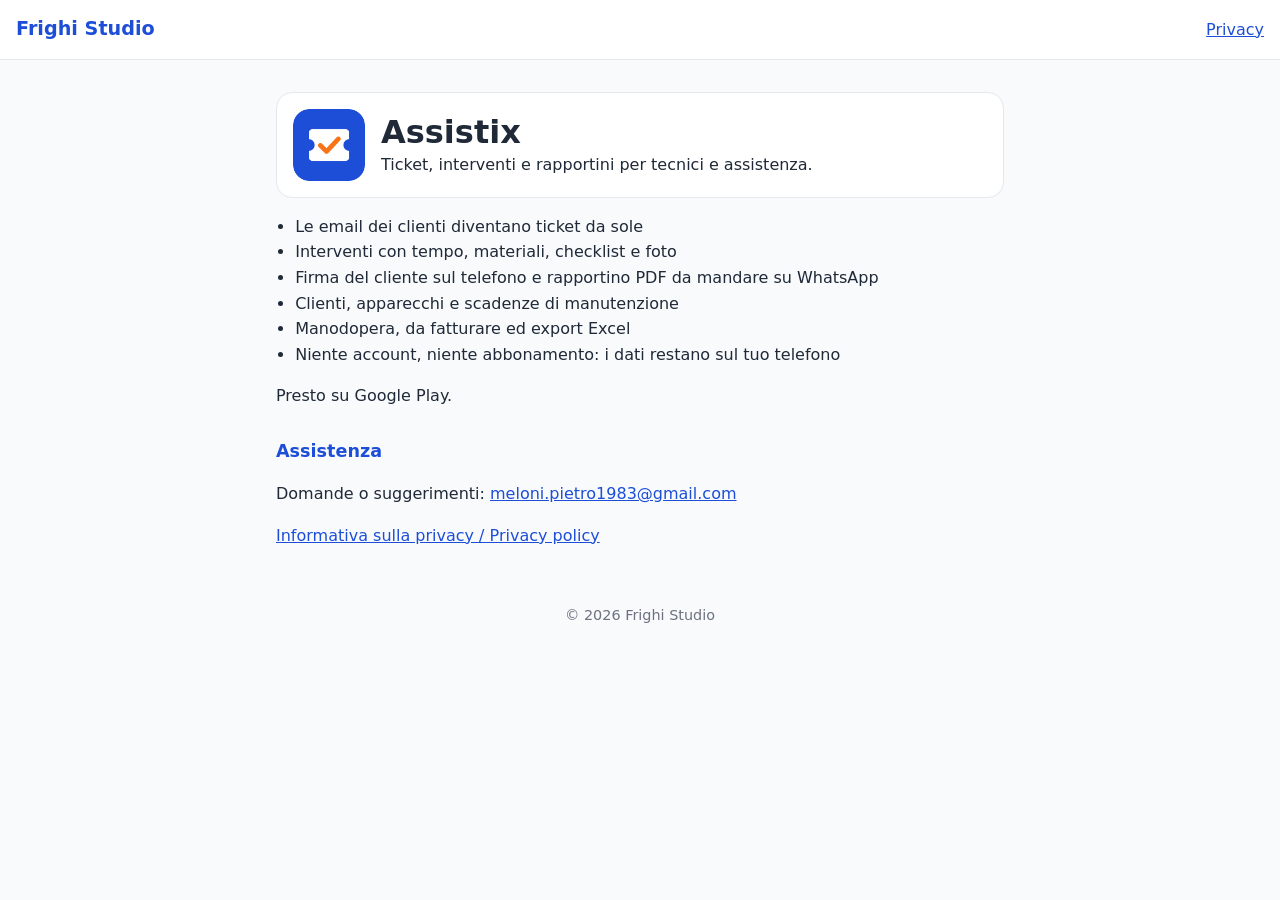
==== assistix/index.html @ 91abb886 "Add files via upload" ====
<!doctype html>
<html lang="it">
<head>
<meta charset="utf-8">
<meta name="viewport" content="width=device-width, initial-scale=1">
<title>Assistix – ticket, interventi e rapportini per tecnici</title>
<meta name="description" content="App Android per tecnici e assistenza: email che diventano ticket, interventi con ore e materiali, firma del cliente e rapportino PDF.">
<style>
:root{--testo:#1f2937;--grigio:#6b7280;--blu:#1d4ed8;--sfondo:#f8fafc;--carta:#fff;--bordo:#e5e7eb;--arancio:#ea580c}
@media (prefers-color-scheme:dark){:root{--testo:#e5e7eb;--grigio:#9ca3af;--blu:#93b4ff;--sfondo:#0f172a;--carta:#111827;--bordo:#1f2937}}
*{box-sizing:border-box}
body{margin:0;font-family:system-ui,-apple-system,"Segoe UI",Roboto,sans-serif;line-height:1.6;color:var(--testo);background:var(--sfondo)}
a{color:var(--blu)}
.testa{display:flex;justify-content:space-between;align-items:center;gap:12px;flex-wrap:wrap;padding:14px 16px;background:var(--carta);border-bottom:1px solid var(--bordo)}
.marchio{font-weight:800;font-size:1.2rem;text-decoration:none;color:var(--blu)}
main{max-width:760px;margin:0 auto;padding:16px}
h1{line-height:1.25;margin:.6em 0 .2em}
h2{font-size:1.1rem;margin:1.6em 0 .4em;color:var(--blu)}
.data{color:var(--grigio);margin-top:0}
.riquadro{background:var(--carta);border:1px solid var(--bordo);border-left:5px solid var(--arancio);border-radius:12px;padding:12px 14px;margin:16px 0}
hr{border:0;border-top:1px solid var(--bordo);margin:40px 0}
.app{display:flex;gap:16px;align-items:center;background:var(--carta);border:1px solid var(--bordo);border-radius:16px;padding:16px;margin:16px 0}
.app img{width:72px;height:72px;border-radius:16px;flex:none}
.app h2{margin:0;color:var(--testo)}
.funzioni{padding-left:1.2em}
.piede{text-align:center;color:var(--grigio);font-size:.9rem;padding:24px 16px}
</style>
</head>
<body>
<header class="testa"><a class="marchio" href="/">Frighi Studio</a><nav><a href="privacy.html">Privacy</a></nav></header>
<main>
<div class="app">
  <img src="icona.png" alt="Icona di Assistix">
  <div><h1 style="margin:0">Assistix</h1><p style="margin:0">Ticket, interventi e rapportini per tecnici e assistenza.</p></div>
</div>
<ul class="funzioni">
  <li>Le email dei clienti diventano ticket da sole</li>
  <li>Interventi con tempo, materiali, checklist e foto</li>
  <li>Firma del cliente sul telefono e rapportino PDF da mandare su WhatsApp</li>
  <li>Clienti, apparecchi e scadenze di manutenzione</li>
  <li>Manodopera, da fatturare ed export Excel</li>
  <li>Niente account, niente abbonamento: i dati restano sul tuo telefono</li>
</ul>
<p>Presto su Google Play.</p>
<h2>Assistenza</h2>
<p>Domande o suggerimenti: <a href="mailto:meloni.pietro1983@gmail.com">meloni.pietro1983@gmail.com</a></p>
<p><a href="privacy.html">Informativa sulla privacy / Privacy policy</a></p>
</main>
<footer class="piede">© 2026 Frighi Studio</footer>
</body>
</html>
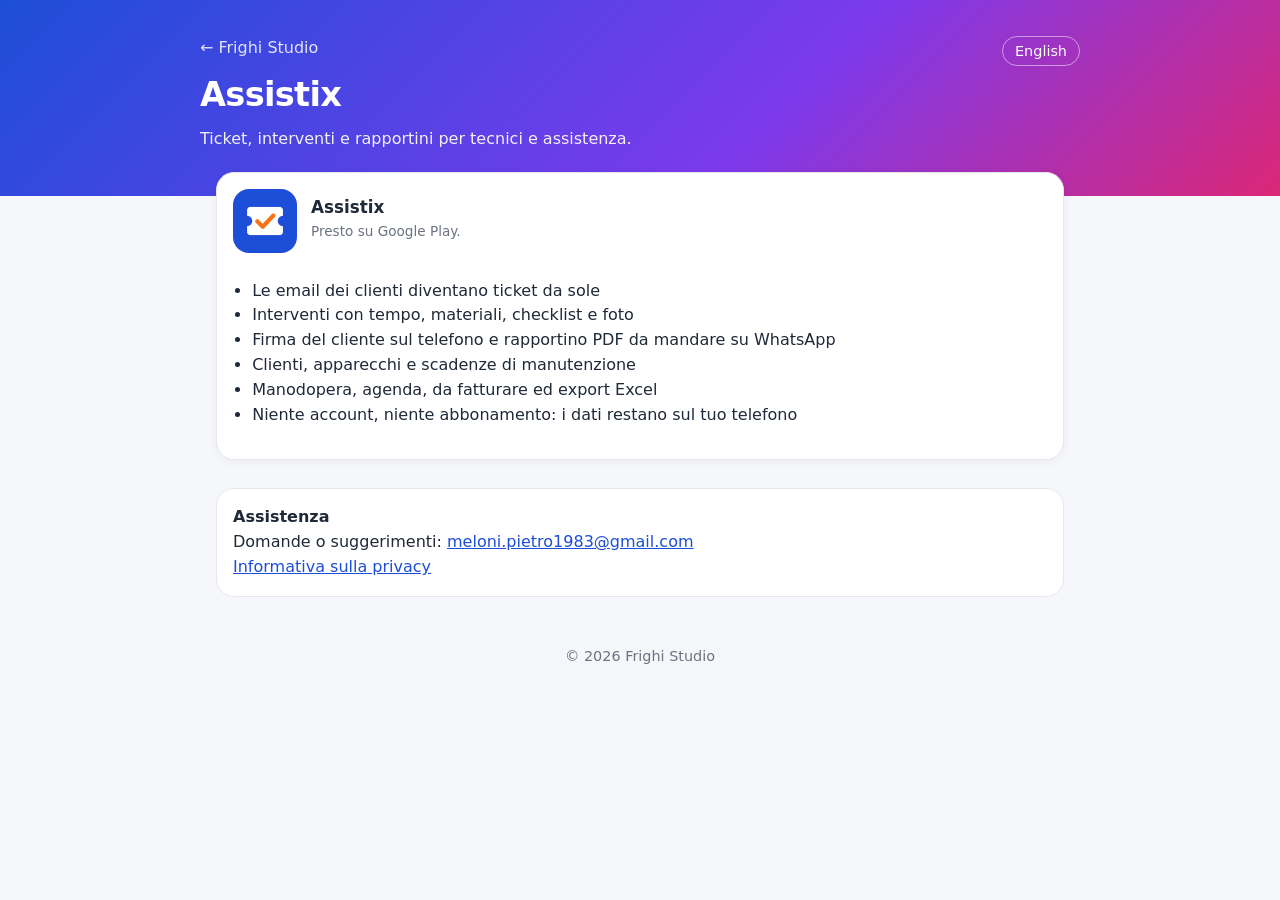
==== commit 52c5d306: "Add files via upload" ====
--- a/assistix/index.html
+++ b/assistix/index.html
@@ -4,47 +4,15 @@
 <meta charset="utf-8">
 <meta name="viewport" content="width=device-width, initial-scale=1">
 <title>Assistix – ticket, interventi e rapportini per tecnici</title>
-<meta name="description" content="App Android per tecnici e assistenza: email che diventano ticket, interventi con ore e materiali, firma del cliente e rapportino PDF.">
-<style>
-:root{--testo:#1f2937;--grigio:#6b7280;--blu:#1d4ed8;--sfondo:#f8fafc;--carta:#fff;--bordo:#e5e7eb;--arancio:#ea580c}
-@media (prefers-color-scheme:dark){:root{--testo:#e5e7eb;--grigio:#9ca3af;--blu:#93b4ff;--sfondo:#0f172a;--carta:#111827;--bordo:#1f2937}}
-*{box-sizing:border-box}
-body{margin:0;font-family:system-ui,-apple-system,"Segoe UI",Roboto,sans-serif;line-height:1.6;color:var(--testo);background:var(--sfondo)}
-a{color:var(--blu)}
-.testa{display:flex;justify-content:space-between;align-items:center;gap:12px;flex-wrap:wrap;padding:14px 16px;background:var(--carta);border-bottom:1px solid var(--bordo)}
-.marchio{font-weight:800;font-size:1.2rem;text-decoration:none;color:var(--blu)}
-main{max-width:760px;margin:0 auto;padding:16px}
-h1{line-height:1.25;margin:.6em 0 .2em}
-h2{font-size:1.1rem;margin:1.6em 0 .4em;color:var(--blu)}
-.data{color:var(--grigio);margin-top:0}
-.riquadro{background:var(--carta);border:1px solid var(--bordo);border-left:5px solid var(--arancio);border-radius:12px;padding:12px 14px;margin:16px 0}
-hr{border:0;border-top:1px solid var(--bordo);margin:40px 0}
-.app{display:flex;gap:16px;align-items:center;background:var(--carta);border:1px solid var(--bordo);border-radius:16px;padding:16px;margin:16px 0}
-.app img{width:72px;height:72px;border-radius:16px;flex:none}
-.app h2{margin:0;color:var(--testo)}
-.funzioni{padding-left:1.2em}
-.piede{text-align:center;color:var(--grigio);font-size:.9rem;padding:24px 16px}
-</style>
+<meta name="description" content="Ticket, interventi e rapportini per tecnici e assistenza.">
+<link rel="stylesheet" href="/stile.css">
 </head>
 <body>
-<header class="testa"><a class="marchio" href="/">Frighi Studio</a><nav><a href="privacy.html">Privacy</a></nav></header>
+<header class="eroe"><div class="dentro"><a class="lingua" href="/assistix/en/">English</a><a href="/" style="color:#fff;opacity:.85;text-decoration:none">← Frighi Studio</a><h1 style="margin-top:8px">Assistix</h1><p>Ticket, interventi e rapportini per tecnici e assistenza.</p></div></header>
 <main>
-<div class="app">
-  <img src="icona.png" alt="Icona di Assistix">
-  <div><h1 style="margin:0">Assistix</h1><p style="margin:0">Ticket, interventi e rapportini per tecnici e assistenza.</p></div>
-</div>
-<ul class="funzioni">
-  <li>Le email dei clienti diventano ticket da sole</li>
-  <li>Interventi con tempo, materiali, checklist e foto</li>
-  <li>Firma del cliente sul telefono e rapportino PDF da mandare su WhatsApp</li>
-  <li>Clienti, apparecchi e scadenze di manutenzione</li>
-  <li>Manodopera, da fatturare ed export Excel</li>
-  <li>Niente account, niente abbonamento: i dati restano sul tuo telefono</li>
-</ul>
-<p>Presto su Google Play.</p>
-<h2>Assistenza</h2>
-<p>Domande o suggerimenti: <a href="mailto:meloni.pietro1983@gmail.com">meloni.pietro1983@gmail.com</a></p>
-<p><a href="privacy.html">Informativa sulla privacy / Privacy policy</a></p>
+<div class="scheda" style="margin-top:0"><div class="capo"><img src="/img/assistix.png" alt="Assistix"><div><h3>Assistix</h3><span class="tipo">Presto su Google Play.</span></div></div>
+<ul class="elenco"><li>Le email dei clienti diventano ticket da sole</li><li>Interventi con tempo, materiali, checklist e foto</li><li>Firma del cliente sul telefono e rapportino PDF da mandare su WhatsApp</li><li>Clienti, apparecchi e scadenze di manutenzione</li><li>Manodopera, agenda, da fatturare ed export Excel</li><li>Niente account, niente abbonamento: i dati restano sul tuo telefono</li></ul></div>
+<div class="contatto"><strong>Assistenza</strong><br>Domande o suggerimenti: <a href="mailto:meloni.pietro1983@gmail.com">meloni.pietro1983@gmail.com</a><br><a href="/assistix/privacy.html">Informativa sulla privacy</a></div>
 </main>
 <footer class="piede">© 2026 Frighi Studio</footer>
 </body>
--- a/stile.css
+++ b/stile.css
@@ -0,0 +1,27 @@
+:root{--testo:#1f2937;--grigio:#6b7280;--blu:#1d4ed8;--sfondo:#f6f7fb;--carta:#fff;--bordo:#e5e7eb;--arancio:#ea580c}
+@media (prefers-color-scheme:dark){:root{--testo:#e5e7eb;--grigio:#9ca3af;--blu:#93b4ff;--sfondo:#0f1222;--carta:#171a2e;--bordo:#262a45}}
+*{box-sizing:border-box}
+body{margin:0;font-family:system-ui,-apple-system,"Segoe UI",Roboto,sans-serif;line-height:1.55;color:var(--testo);background:var(--sfondo)}
+a{color:var(--blu)}
+.eroe{background:linear-gradient(135deg,#1d4ed8,#7c3aed 60%,#db2777);color:#fff;padding:36px 16px 44px}
+.eroe .dentro{max-width:880px;margin:0 auto}
+.eroe h1{margin:0;font-size:2.1rem;letter-spacing:-.02em}
+.eroe p{margin:6px 0 0;opacity:.92}
+.lingua{float:right;color:#fff;text-decoration:none;border:1px solid rgba(255,255,255,.5);border-radius:999px;padding:3px 12px;font-size:.9rem}
+main{max-width:880px;margin:-24px auto 0;padding:0 16px 24px}
+h2{font-size:1.15rem;margin:28px 4px 10px}
+.griglia{display:grid;grid-template-columns:repeat(auto-fill,minmax(260px,1fr));gap:14px}
+.scheda{background:var(--carta);border:1px solid var(--bordo);border-radius:18px;padding:16px;display:flex;flex-direction:column;gap:10px;box-shadow:0 2px 10px rgba(0,0,0,.05)}
+.scheda .capo{display:flex;gap:14px;align-items:center}
+.scheda img{width:64px;height:64px;border-radius:16px;flex:none}
+.scheda h3{margin:0;font-size:1.05rem;line-height:1.3}
+.scheda .tipo{font-size:.85rem;color:var(--grigio)}
+.scheda p{margin:0;color:var(--testo)}
+.azioni{display:flex;gap:8px;flex-wrap:wrap;margin-top:auto}
+.btn{display:inline-block;text-decoration:none;border-radius:999px;padding:7px 14px;font-weight:600;font-size:.92rem}
+.btn.pieno{background:var(--blu);color:#fff}
+@media (prefers-color-scheme:dark){.btn.pieno{color:#0f1222}}
+.btn.vuoto{border:1px solid var(--bordo);color:var(--testo)}
+.contatto{background:var(--carta);border:1px solid var(--bordo);border-radius:18px;padding:16px;margin-top:28px}
+.piede{text-align:center;color:var(--grigio);font-size:.9rem;padding:24px 16px}
+.elenco{padding-left:1.2em}
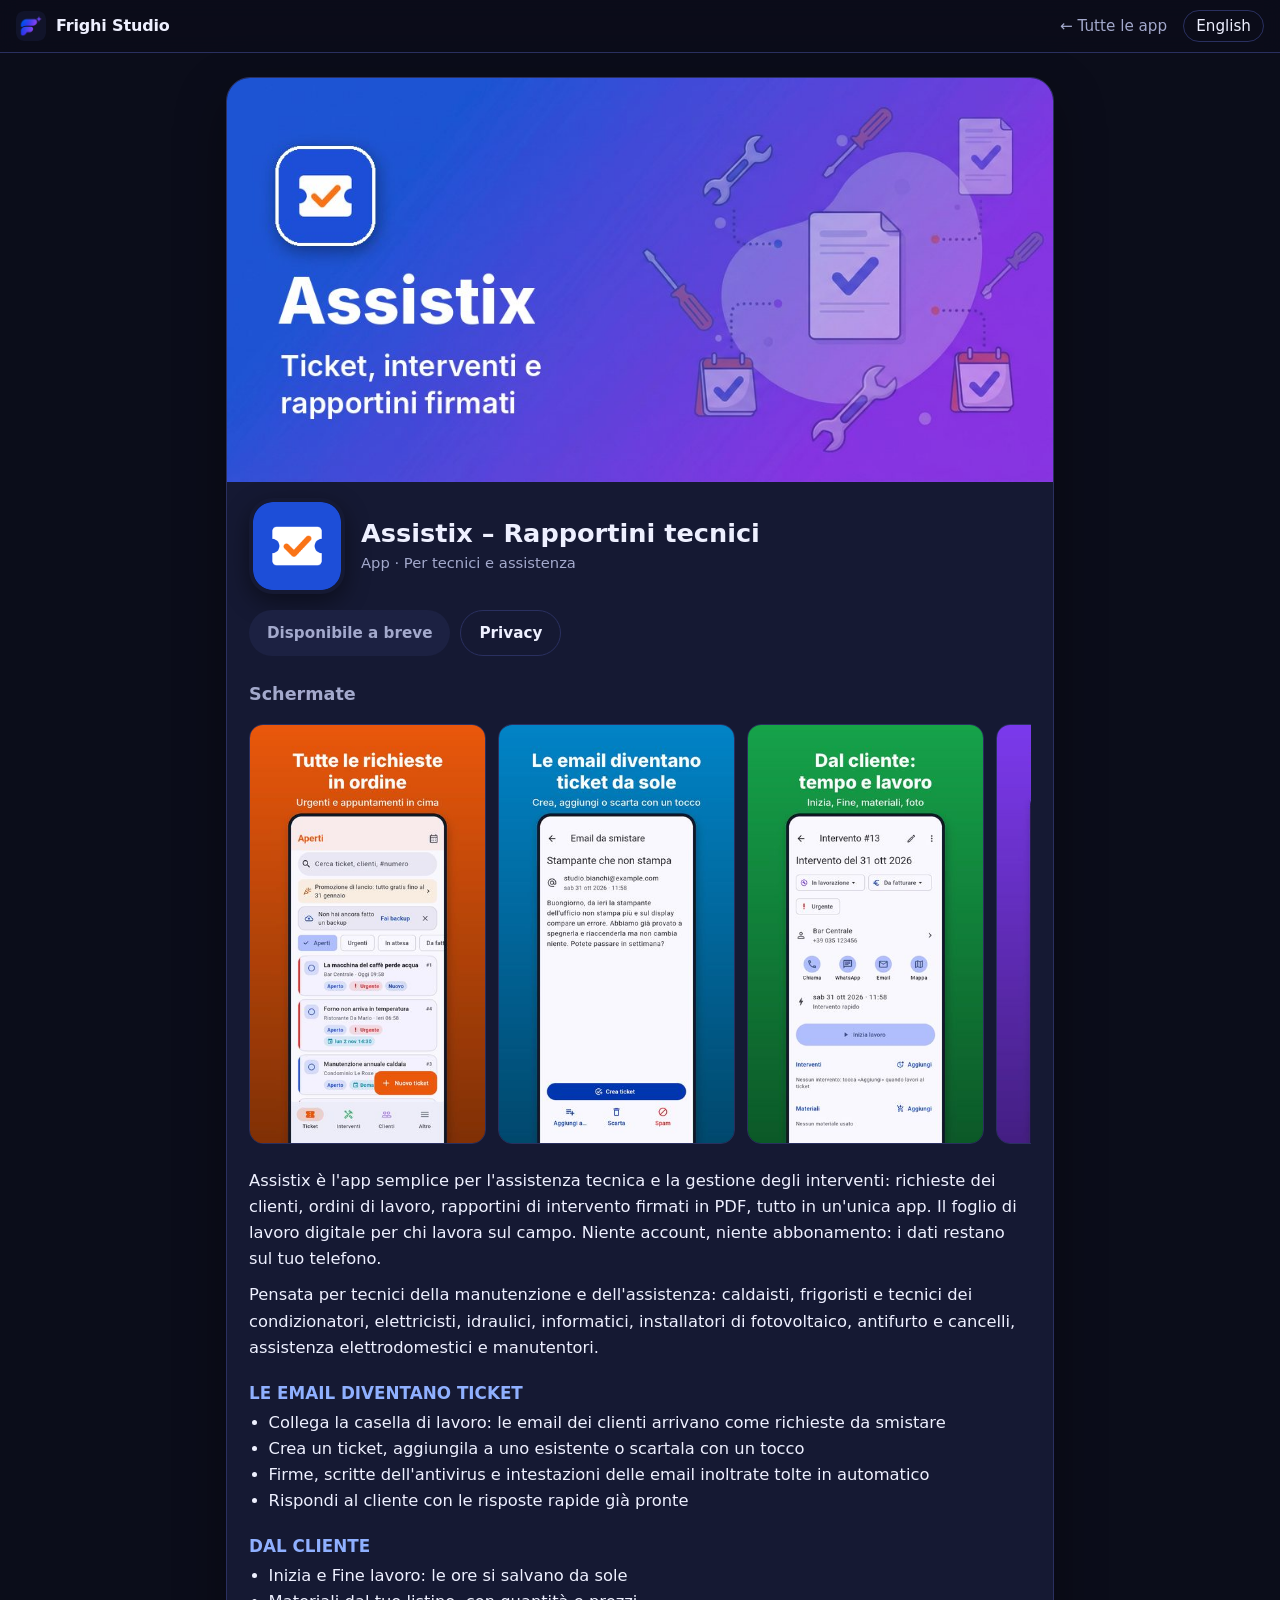
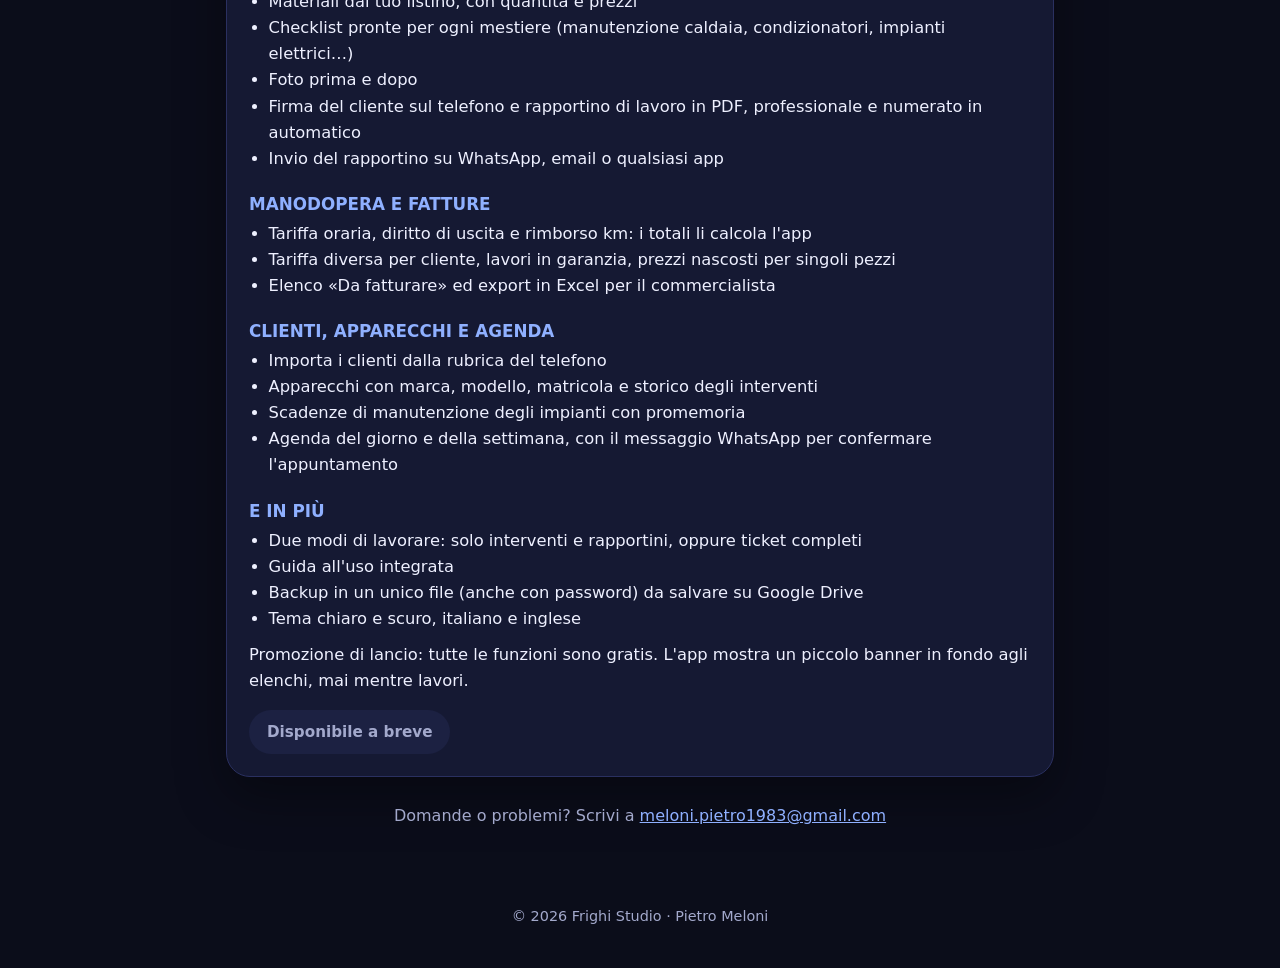
==== commit c1db475e: "Add files via upload" ====
--- a/assistix/index.html
+++ b/assistix/index.html
@@ -3,17 +3,31 @@
 <head>
 <meta charset="utf-8">
 <meta name="viewport" content="width=device-width, initial-scale=1">
-<title>Assistix – ticket, interventi e rapportini per tecnici</title>
-<meta name="description" content="Ticket, interventi e rapportini per tecnici e assistenza.">
+<title>Assistix – Rapportini tecnici – Frighi Studio</title>
+<meta name="description" content="Assistix è l&#x27;app semplice per l&#x27;assistenza tecnica e la gestione degli interventi: richieste dei clienti, ordini di lavoro, rapportini di intervento firmat">
+<meta name="theme-color" content="#0b0d1a">
+<link rel="icon" href="/favicon.png">
 <link rel="stylesheet" href="/stile.css">
+<link rel="alternate" hreflang="it" href="https://frighi83.github.io/assistix/">
+<link rel="alternate" hreflang="en" href="https://frighi83.github.io/assistix/en/">
+<meta property="og:title" content="Assistix – Rapportini tecnici"><meta property="og:image" content="https://frighi83.github.io/img/giochi/assistix_banner_it.jpg">
 </head>
 <body>
-<header class="eroe"><div class="dentro"><a class="lingua" href="/assistix/en/">English</a><a href="/" style="color:#fff;opacity:.85;text-decoration:none">← Frighi Studio</a><h1 style="margin-top:8px">Assistix</h1><p>Ticket, interventi e rapportini per tecnici e assistenza.</p></div></header>
-<main>
-<div class="scheda" style="margin-top:0"><div class="capo"><img src="/img/assistix.png" alt="Assistix"><div><h3>Assistix</h3><span class="tipo">Presto su Google Play.</span></div></div>
-<ul class="elenco"><li>Le email dei clienti diventano ticket da sole</li><li>Interventi con tempo, materiali, checklist e foto</li><li>Firma del cliente sul telefono e rapportino PDF da mandare su WhatsApp</li><li>Clienti, apparecchi e scadenze di manutenzione</li><li>Manodopera, agenda, da fatturare ed export Excel</li><li>Niente account, niente abbonamento: i dati restano sul tuo telefono</li></ul></div>
-<div class="contatto"><strong>Assistenza</strong><br>Domande o suggerimenti: <a href="mailto:meloni.pietro1983@gmail.com">meloni.pietro1983@gmail.com</a><br><a href="/assistix/privacy.html">Informativa sulla privacy</a></div>
+<header class="barra"><a class="marchio" href="/"><img src="/img/frighi_icona.png" alt="">Frighi Studio</a>
+<nav><a class="voce" href="/">← Tutte le app</a><a class="lingua" href="/assistix/en/">English</a></nav></header>
+<main class="pagina-app">
+<article class="app">
+<img class="banner" src="/img/giochi/assistix_banner_it.jpg" alt="Assistix – Rapportini tecnici">
+<div class="corpo"><div class="testa" style="margin-top:16px"><img class="icona" src="/img/assistix.png" alt=""><div style="padding-top:20px"><h1 class="titolo-app">Assistix – Rapportini tecnici</h1><span class="tipo">App · Per tecnici e assistenza</span></div></div>
+<div class="azioni"><a class="btn play" data-app="assistix" href="https://play.google.com/store/apps/details?id=it.pietromeloni.assistix"><svg viewBox="0 0 24 24" aria-hidden="true"><path fill="currentColor" d="M4 2.8v18.4c0 .7.8 1.1 1.4.8l15.8-9.2c.6-.4.6-1.2 0-1.6L5.4 2c-.6-.3-1.4.1-1.4.8z"/></svg>Scarica su Google Play</a><a class="btn vuoto" href="/assistix/privacy.html">Privacy</a></div>
+<h2 class="sotto">Schermate</h2>
+<div class="galleria"><img src="/img/giochi/assistix_it_d1.jpg" alt="Assistix – Rapportini tecnici – 1" loading="lazy"><img src="/img/giochi/assistix_it_d2.jpg" alt="Assistix – Rapportini tecnici – 2" loading="lazy"><img src="/img/giochi/assistix_it_d3.jpg" alt="Assistix – Rapportini tecnici – 3" loading="lazy"><img src="/img/giochi/assistix_it_d4.jpg" alt="Assistix – Rapportini tecnici – 4" loading="lazy"><img src="/img/giochi/assistix_it_d5.jpg" alt="Assistix – Rapportini tecnici – 5" loading="lazy"><img src="/img/giochi/assistix_it_d6.jpg" alt="Assistix – Rapportini tecnici – 6" loading="lazy"><img src="/img/giochi/assistix_it_d7.jpg" alt="Assistix – Rapportini tecnici – 7" loading="lazy"><img src="/img/giochi/assistix_it_d8.jpg" alt="Assistix – Rapportini tecnici – 8" loading="lazy"></div>
+<div class="descrizione"><p>Assistix è l&#x27;app semplice per l&#x27;assistenza tecnica e la gestione degli interventi: richieste dei clienti, ordini di lavoro, rapportini di intervento firmati in PDF, tutto in un&#x27;unica app. Il foglio di lavoro digitale per chi lavora sul campo. Niente account, niente abbonamento: i dati restano sul tuo telefono.</p><p>Pensata per tecnici della manutenzione e dell&#x27;assistenza: caldaisti, frigoristi e tecnici dei condizionatori, elettricisti, idraulici, informatici, installatori di fotovoltaico, antifurto e cancelli, assistenza elettrodomestici e manutentori.</p><h3>LE EMAIL DIVENTANO TICKET</h3><ul><li>Collega la casella di lavoro: le email dei clienti arrivano come richieste da smistare</li><li>Crea un ticket, aggiungila a uno esistente o scartala con un tocco</li><li>Firme, scritte dell&#x27;antivirus e intestazioni delle email inoltrate tolte in automatico</li><li>Rispondi al cliente con le risposte rapide già pronte</li></ul><h3>DAL CLIENTE</h3><ul><li>Inizia e Fine lavoro: le ore si salvano da sole</li><li>Materiali dal tuo listino, con quantità e prezzi</li><li>Checklist pronte per ogni mestiere (manutenzione caldaia, condizionatori, impianti elettrici…)</li><li>Foto prima e dopo</li><li>Firma del cliente sul telefono e rapportino di lavoro in PDF, professionale e numerato in automatico</li><li>Invio del rapportino su WhatsApp, email o qualsiasi app</li></ul><h3>MANODOPERA E FATTURE</h3><ul><li>Tariffa oraria, diritto di uscita e rimborso km: i totali li calcola l&#x27;app</li><li>Tariffa diversa per cliente, lavori in garanzia, prezzi nascosti per singoli pezzi</li><li>Elenco «Da fatturare» ed export in Excel per il commercialista</li></ul><h3>CLIENTI, APPARECCHI E AGENDA</h3><ul><li>Importa i clienti dalla rubrica del telefono</li><li>Apparecchi con marca, modello, matricola e storico degli interventi</li><li>Scadenze di manutenzione degli impianti con promemoria</li><li>Agenda del giorno e della settimana, con il messaggio WhatsApp per confermare l&#x27;appuntamento</li></ul><h3>E IN PIÙ</h3><ul><li>Due modi di lavorare: solo interventi e rapportini, oppure ticket completi</li><li>Guida all&#x27;uso integrata</li><li>Backup in un unico file (anche con password) da salvare su Google Drive</li><li>Tema chiaro e scuro, italiano e inglese</li></ul><p>Promozione di lancio: tutte le funzioni sono gratis. L&#x27;app mostra un piccolo banner in fondo agli elenchi, mai mentre lavori.</p></div>
+<div class="azioni"><a class="btn play" data-app="assistix" href="https://play.google.com/store/apps/details?id=it.pietromeloni.assistix"><svg viewBox="0 0 24 24" aria-hidden="true"><path fill="currentColor" d="M4 2.8v18.4c0 .7.8 1.1 1.4.8l15.8-9.2c.6-.4.6-1.2 0-1.6L5.4 2c-.6-.3-1.4.1-1.4.8z"/></svg>Scarica su Google Play</a></div>
+</div></article>
+<p class="nota">Domande o problemi? Scrivi a <a href="mailto:meloni.pietro1983@gmail.com">meloni.pietro1983@gmail.com</a></p>
 </main>
-<footer class="piede">© 2026 Frighi Studio</footer>
+<footer class="piede">© 2026 Frighi Studio · Pietro Meloni</footer>
+<script src="/stato-app.js"></script>
 </body>
 </html>
--- a/stile.css
+++ b/stile.css
@@ -1,27 +1,88 @@
-:root{--testo:#1f2937;--grigio:#6b7280;--blu:#1d4ed8;--sfondo:#f6f7fb;--carta:#fff;--bordo:#e5e7eb;--arancio:#ea580c}
-@media (prefers-color-scheme:dark){:root{--testo:#e5e7eb;--grigio:#9ca3af;--blu:#93b4ff;--sfondo:#0f1222;--carta:#171a2e;--bordo:#262a45}}
+:root{--sfondo:#0b0d1a;--carta:#151933;--carta2:#1c2142;--testo:#eef0ff;--grigio:#a3a9cc;--bordo:#2a3060;--blu:#3b6cff;--viola:#9b4dff;--accento:#8fb0ff}
 *{box-sizing:border-box}
-body{margin:0;font-family:system-ui,-apple-system,"Segoe UI",Roboto,sans-serif;line-height:1.55;color:var(--testo);background:var(--sfondo)}
-a{color:var(--blu)}
-.eroe{background:linear-gradient(135deg,#1d4ed8,#7c3aed 60%,#db2777);color:#fff;padding:36px 16px 44px}
-.eroe .dentro{max-width:880px;margin:0 auto}
-.eroe h1{margin:0;font-size:2.1rem;letter-spacing:-.02em}
-.eroe p{margin:6px 0 0;opacity:.92}
-.lingua{float:right;color:#fff;text-decoration:none;border:1px solid rgba(255,255,255,.5);border-radius:999px;padding:3px 12px;font-size:.9rem}
-main{max-width:880px;margin:-24px auto 0;padding:0 16px 24px}
-h2{font-size:1.15rem;margin:28px 4px 10px}
-.griglia{display:grid;grid-template-columns:repeat(auto-fill,minmax(260px,1fr));gap:14px}
-.scheda{background:var(--carta);border:1px solid var(--bordo);border-radius:18px;padding:16px;display:flex;flex-direction:column;gap:10px;box-shadow:0 2px 10px rgba(0,0,0,.05)}
+html{scroll-behavior:smooth}
+body{margin:0;font-family:system-ui,-apple-system,"Segoe UI",Roboto,sans-serif;line-height:1.6;color:var(--testo);background:var(--sfondo)}
+a{color:var(--accento)}
+img{max-width:100%;display:block}
+.barra{position:sticky;top:0;z-index:5;display:flex;align-items:center;justify-content:space-between;gap:12px;padding:10px 16px;background:rgba(11,13,26,.82);backdrop-filter:blur(10px);border-bottom:1px solid var(--bordo)}
+.barra .marchio{display:flex;align-items:center;gap:10px;color:var(--testo);text-decoration:none;font-weight:800;letter-spacing:-.01em}
+.barra .marchio img{width:30px;height:30px;border-radius:8px}
+.barra nav{display:flex;gap:16px;align-items:center;font-size:.95rem}
+.barra nav a{color:var(--grigio);text-decoration:none}
+.barra nav a:hover{color:var(--testo)}
+.barra .lingua{border:1px solid var(--bordo);border-radius:999px;padding:3px 12px;color:var(--testo)!important}
+.eroe{position:relative;overflow:hidden;padding:72px 16px 64px;text-align:center;background:radial-gradient(1200px 500px at 50% -10%,rgba(59,108,255,.45),transparent 60%),radial-gradient(800px 400px at 90% 10%,rgba(155,77,255,.35),transparent 60%)}
+.eroe .logo{width:132px;height:132px;margin:0 auto 14px;filter:drop-shadow(0 10px 34px rgba(110,90,255,.6))}
+.eroe h1{margin:0;font-size:clamp(2.2rem,6vw,3.6rem);letter-spacing:-.03em;line-height:1.1}
+.eroe p{margin:12px auto 0;max-width:620px;color:var(--grigio);font-size:1.12rem}
+.eroe .dentro{max-width:960px;margin:0 auto}
+.eroe .lingua{float:right;color:#fff;text-decoration:none;border:1px solid rgba(255,255,255,.4);border-radius:999px;padding:3px 12px;font-size:.9rem}
+.pillole{display:flex;gap:8px;justify-content:center;flex-wrap:wrap;margin-top:22px}
+.pillole span{background:var(--carta);border:1px solid var(--bordo);border-radius:999px;padding:5px 14px;font-size:.9rem;color:var(--grigio)}
+main{max-width:1040px;margin:0 auto;padding:8px 16px 32px}
+h2.sezione{font-size:1.6rem;margin:48px 4px 18px;letter-spacing:-.02em}
+h2.sezione small{display:block;font-size:.95rem;font-weight:400;color:var(--grigio);letter-spacing:0}
+.griglia{display:grid;grid-template-columns:repeat(auto-fit,minmax(320px,1fr));gap:22px;align-items:stretch}
+.griglia .app{margin-bottom:0;display:flex;flex-direction:column}
+.griglia .app .corpo{flex:1;display:flex;flex-direction:column}
+.griglia .app .azioni{margin-top:auto;padding-top:16px}
+.griglia .galleria.orizz img{height:260px}
+.app{background:var(--carta);border:1px solid var(--bordo);border-radius:24px;overflow:hidden;margin-bottom:26px;box-shadow:0 20px 50px rgba(0,0,0,.35)}
+.app .banner{aspect-ratio:1024/500;width:100%;object-fit:cover}
+.app .corpo{padding:0 22px 22px;position:relative}
+.app .testa{display:flex;gap:16px;align-items:flex-start;margin-top:-44px}
+.app .testa>div{padding-top:52px}
+.app .icona{width:96px;height:96px;border-radius:24px;border:4px solid var(--carta);box-shadow:0 8px 24px rgba(0,0,0,.45);background:var(--carta2);flex:none}
+.app h3{margin:0 0 2px;font-size:1.35rem;line-height:1.25}
+.app .tipo{color:var(--grigio);font-size:.92rem}
+.app p.desc{margin:14px 0 0;font-size:1.04rem}
+.galleria{display:flex;gap:12px;overflow-x:auto;padding:16px 0 6px;scroll-snap-type:x mandatory}
+.galleria img{height:260px;width:auto;border-radius:14px;border:1px solid var(--bordo);scroll-snap-align:start;flex:none}
+.galleria.orizz img{height:200px}
+.azioni{display:flex;gap:10px;flex-wrap:wrap;margin-top:16px}
+.btn{display:inline-flex;align-items:center;gap:8px;text-decoration:none;border-radius:999px;padding:10px 18px;font-weight:700;font-size:.95rem}
+.btn.play{background:linear-gradient(135deg,var(--blu),var(--viola));color:#fff}
+.btn.play svg{width:18px;height:18px}
+.btn.vuoto{border:1px solid var(--bordo);color:var(--testo)}
+.btn.presto{background:var(--carta2);color:var(--grigio)}
+.contatto{background:linear-gradient(135deg,rgba(59,108,255,.18),rgba(155,77,255,.18));border:1px solid var(--bordo);border-radius:24px;padding:24px;margin-top:40px;text-align:center}
+.contatto h2{margin:0 0 6px}
+.piede{text-align:center;color:var(--grigio);font-size:.9rem;padding:28px 16px 40px}
+/* pagine Assistix */
+.scheda{background:var(--carta);border:1px solid var(--bordo);border-radius:20px;padding:18px;margin-top:-28px;position:relative}
 .scheda .capo{display:flex;gap:14px;align-items:center}
-.scheda img{width:64px;height:64px;border-radius:16px;flex:none}
-.scheda h3{margin:0;font-size:1.05rem;line-height:1.3}
-.scheda .tipo{font-size:.85rem;color:var(--grigio)}
-.scheda p{margin:0;color:var(--testo)}
-.azioni{display:flex;gap:8px;flex-wrap:wrap;margin-top:auto}
-.btn{display:inline-block;text-decoration:none;border-radius:999px;padding:7px 14px;font-weight:600;font-size:.92rem}
-.btn.pieno{background:var(--blu);color:#fff}
-@media (prefers-color-scheme:dark){.btn.pieno{color:#0f1222}}
-.btn.vuoto{border:1px solid var(--bordo);color:var(--testo)}
-.contatto{background:var(--carta);border:1px solid var(--bordo);border-radius:18px;padding:16px;margin-top:28px}
-.piede{text-align:center;color:var(--grigio);font-size:.9rem;padding:24px 16px}
+.scheda img{width:64px;height:64px;border-radius:16px}
+.scheda h3{margin:0}
 .elenco{padding-left:1.2em}
+@media (max-width:600px){.galleria img{height:240px}.galleria.orizz img{height:150px}.barra nav .voce{display:none}}
+#assistix .testa{margin-top:18px}
+#assistix .testa>div{padding-top:6px}
+#assistix .icona{width:72px;height:72px;border-radius:18px;border:0}
+
+.dettagli{margin-top:12px;border:1px solid var(--bordo);border-radius:14px;background:var(--carta2)}
+.dettagli summary{cursor:pointer;list-style:none;padding:10px 14px;font-weight:700;color:var(--accento);display:flex;align-items:center;gap:8px}
+.dettagli summary::-webkit-details-marker{display:none}
+.dettagli summary::before{content:"+";display:inline-grid;place-items:center;width:22px;height:22px;border-radius:50%;background:rgba(143,176,255,.15);font-weight:800}
+.dettagli[open] summary::before{content:"–"}
+.dettagli .testo{padding:0 16px 14px;color:var(--testo);font-size:.96rem}
+.dettagli .testo h4{margin:14px 0 4px;font-size:.95rem;color:var(--accento)}
+.dettagli .testo p{margin:8px 0}
+.dettagli .testo ul{margin:4px 0;padding-left:1.2em}
+.galleria{scrollbar-width:thin;scrollbar-color:#3a4180 transparent}
+.galleria::-webkit-scrollbar{height:6px}
+.galleria::-webkit-scrollbar-track{background:transparent}
+.galleria::-webkit-scrollbar-thumb{background:#3a4180;border-radius:999px}
+#assistix{max-width:760px;margin-left:auto;margin-right:auto}
+.griglia:has(#assistix){display:block}
+
+.pagina-app{max-width:860px;padding-top:24px}
+.titolo-app{margin:0 0 2px;font-size:1.6rem;line-height:1.2}
+.pagina-app h2.sotto{font-size:1.1rem;margin:24px 0 0;color:var(--grigio)}
+.pagina-app .galleria img{height:420px}
+.pagina-app .galleria.orizz img{height:260px}
+.descrizione{margin-top:18px;font-size:1.02rem}
+.descrizione h3{margin:22px 0 6px;font-size:1.05rem;color:var(--accento)}
+.descrizione p{margin:10px 0}
+.descrizione ul{margin:6px 0;padding-left:1.2em}
+.nota{text-align:center;color:var(--grigio);margin-top:20px}
+@media (max-width:600px){.pagina-app .galleria img{height:300px}.pagina-app .galleria.orizz img{height:180px}}
